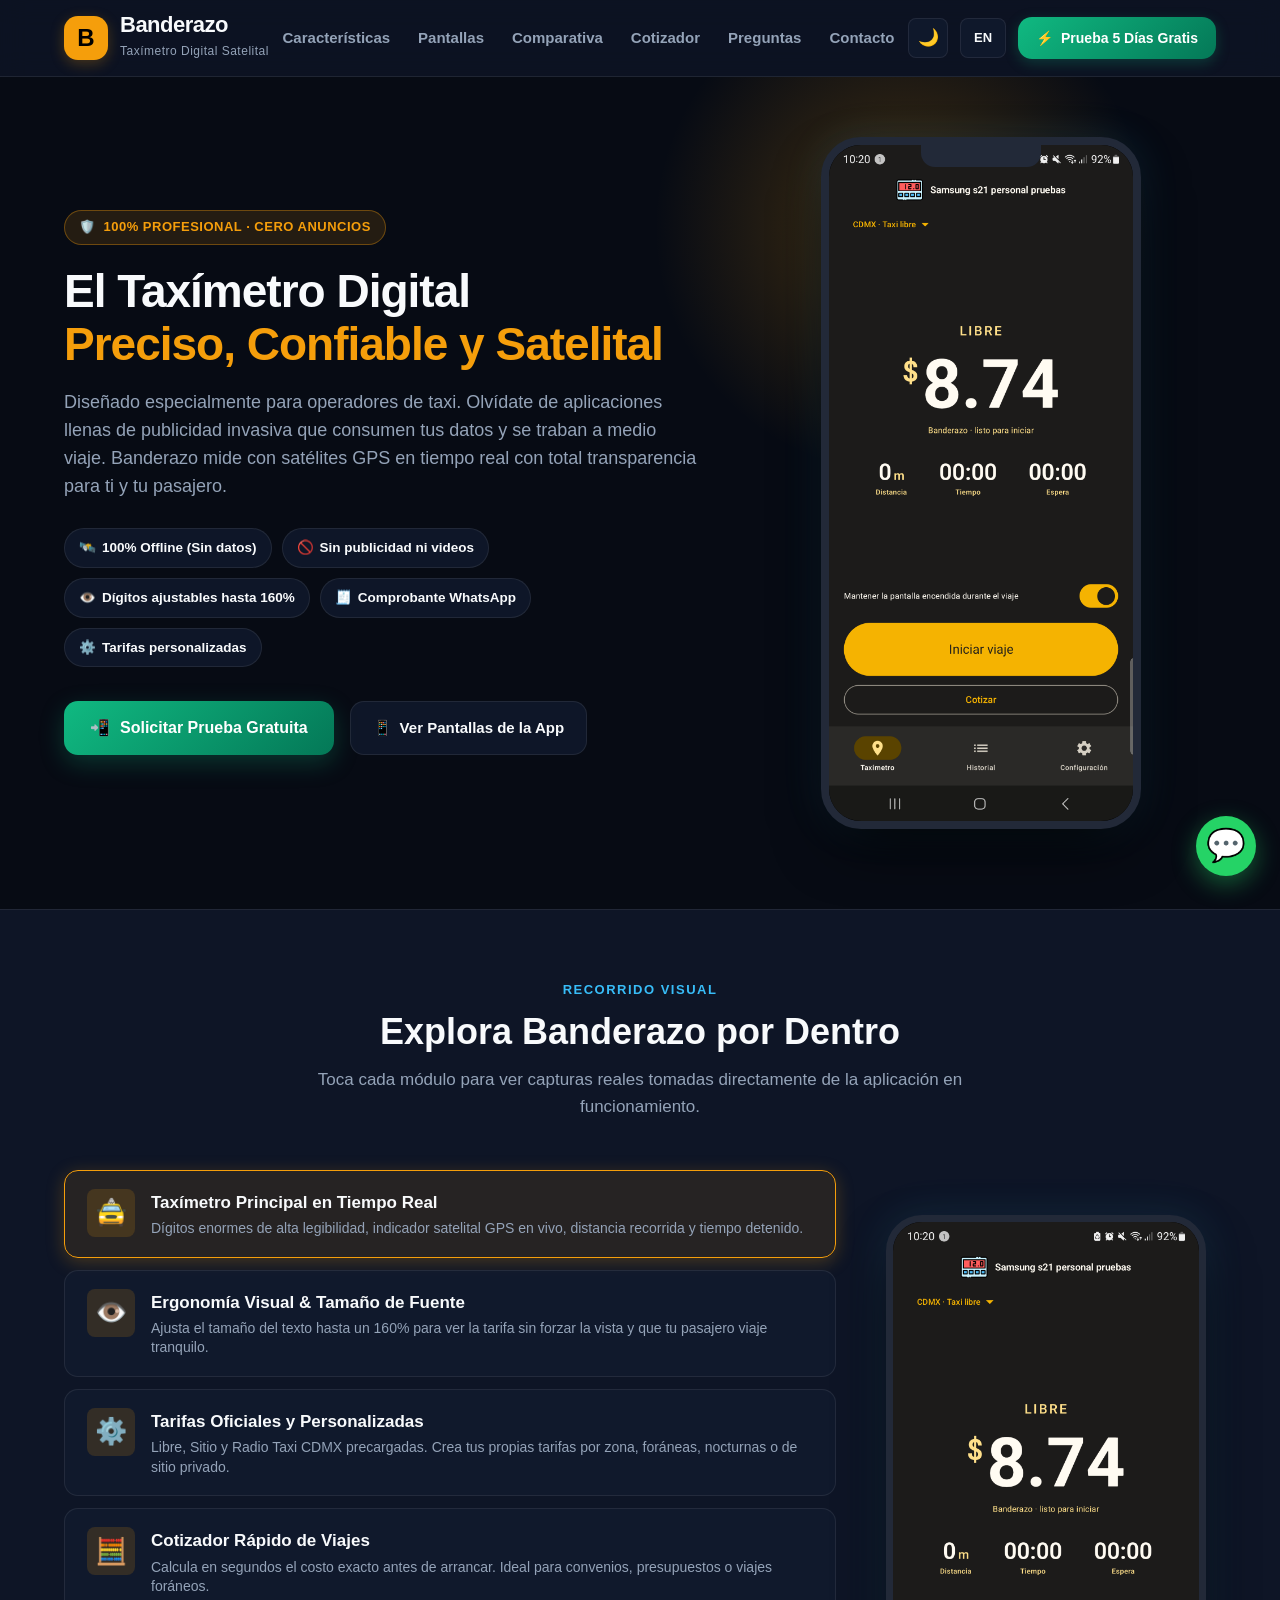
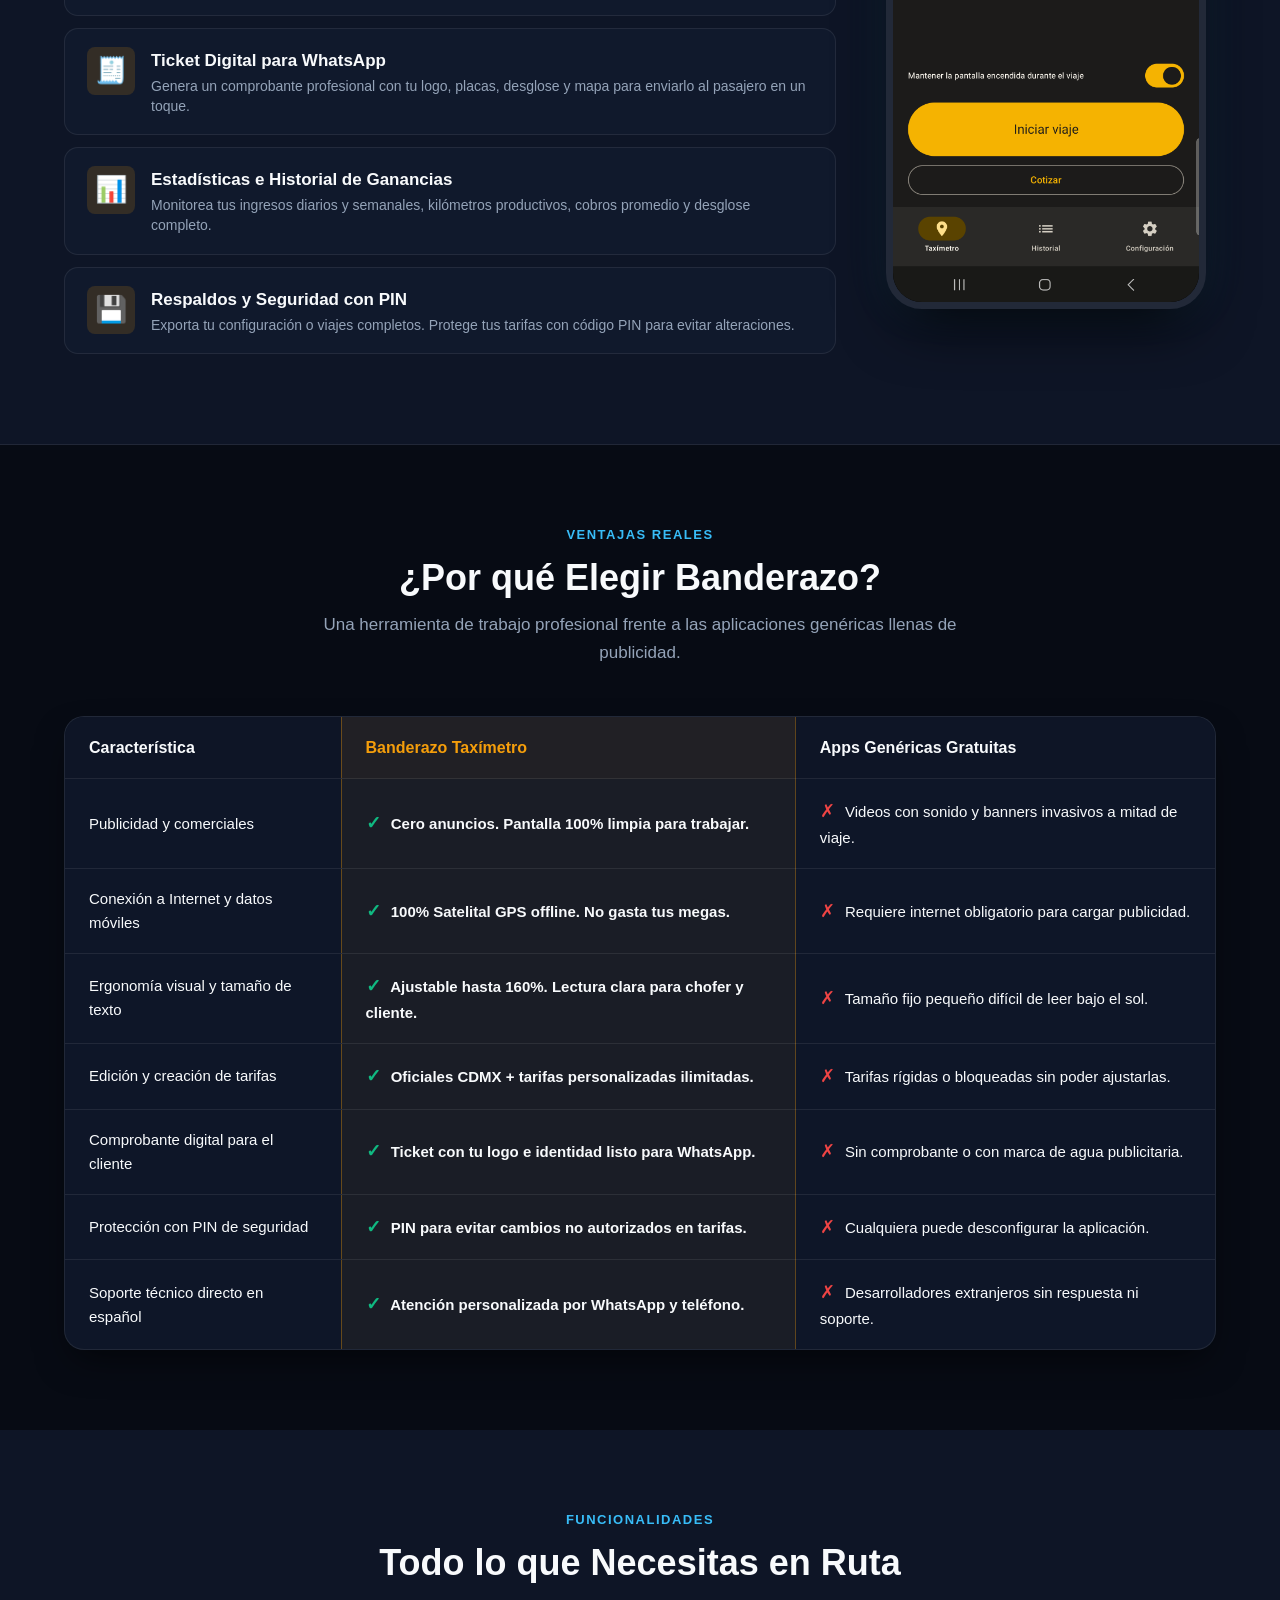
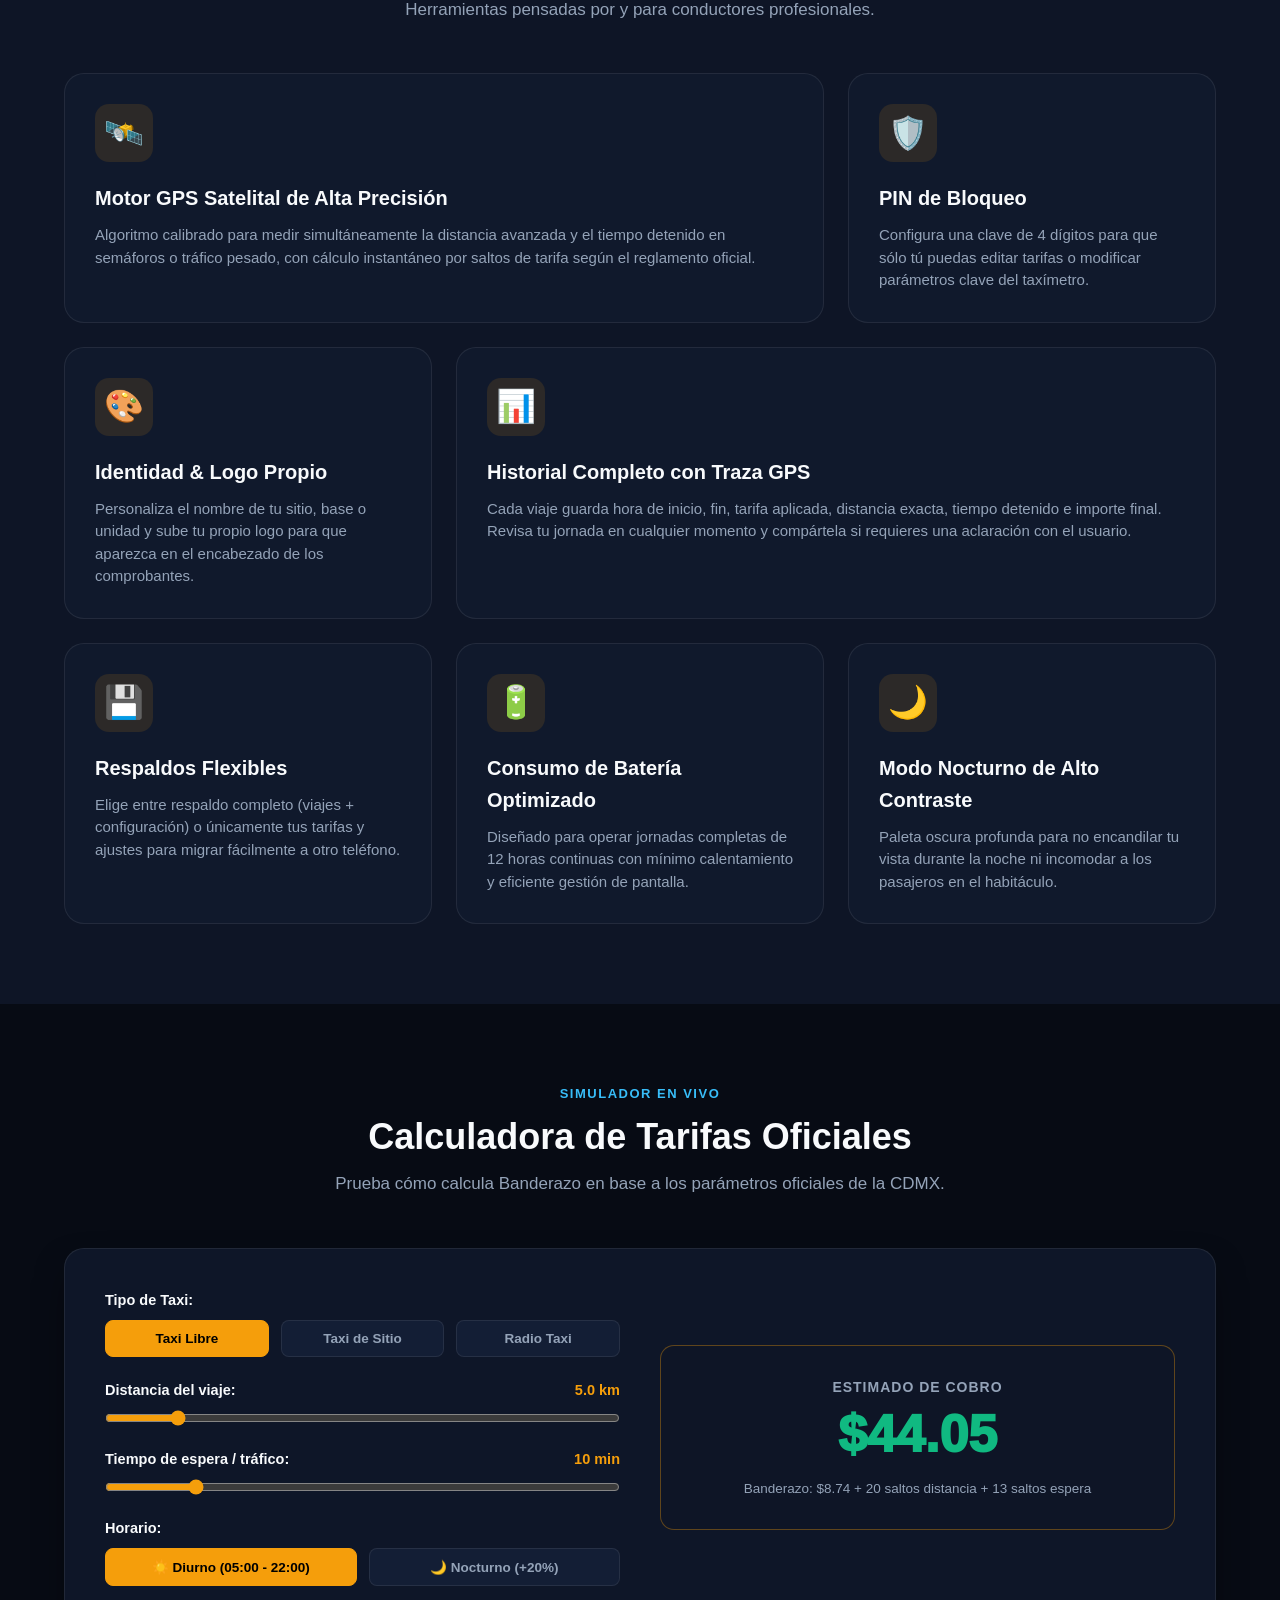
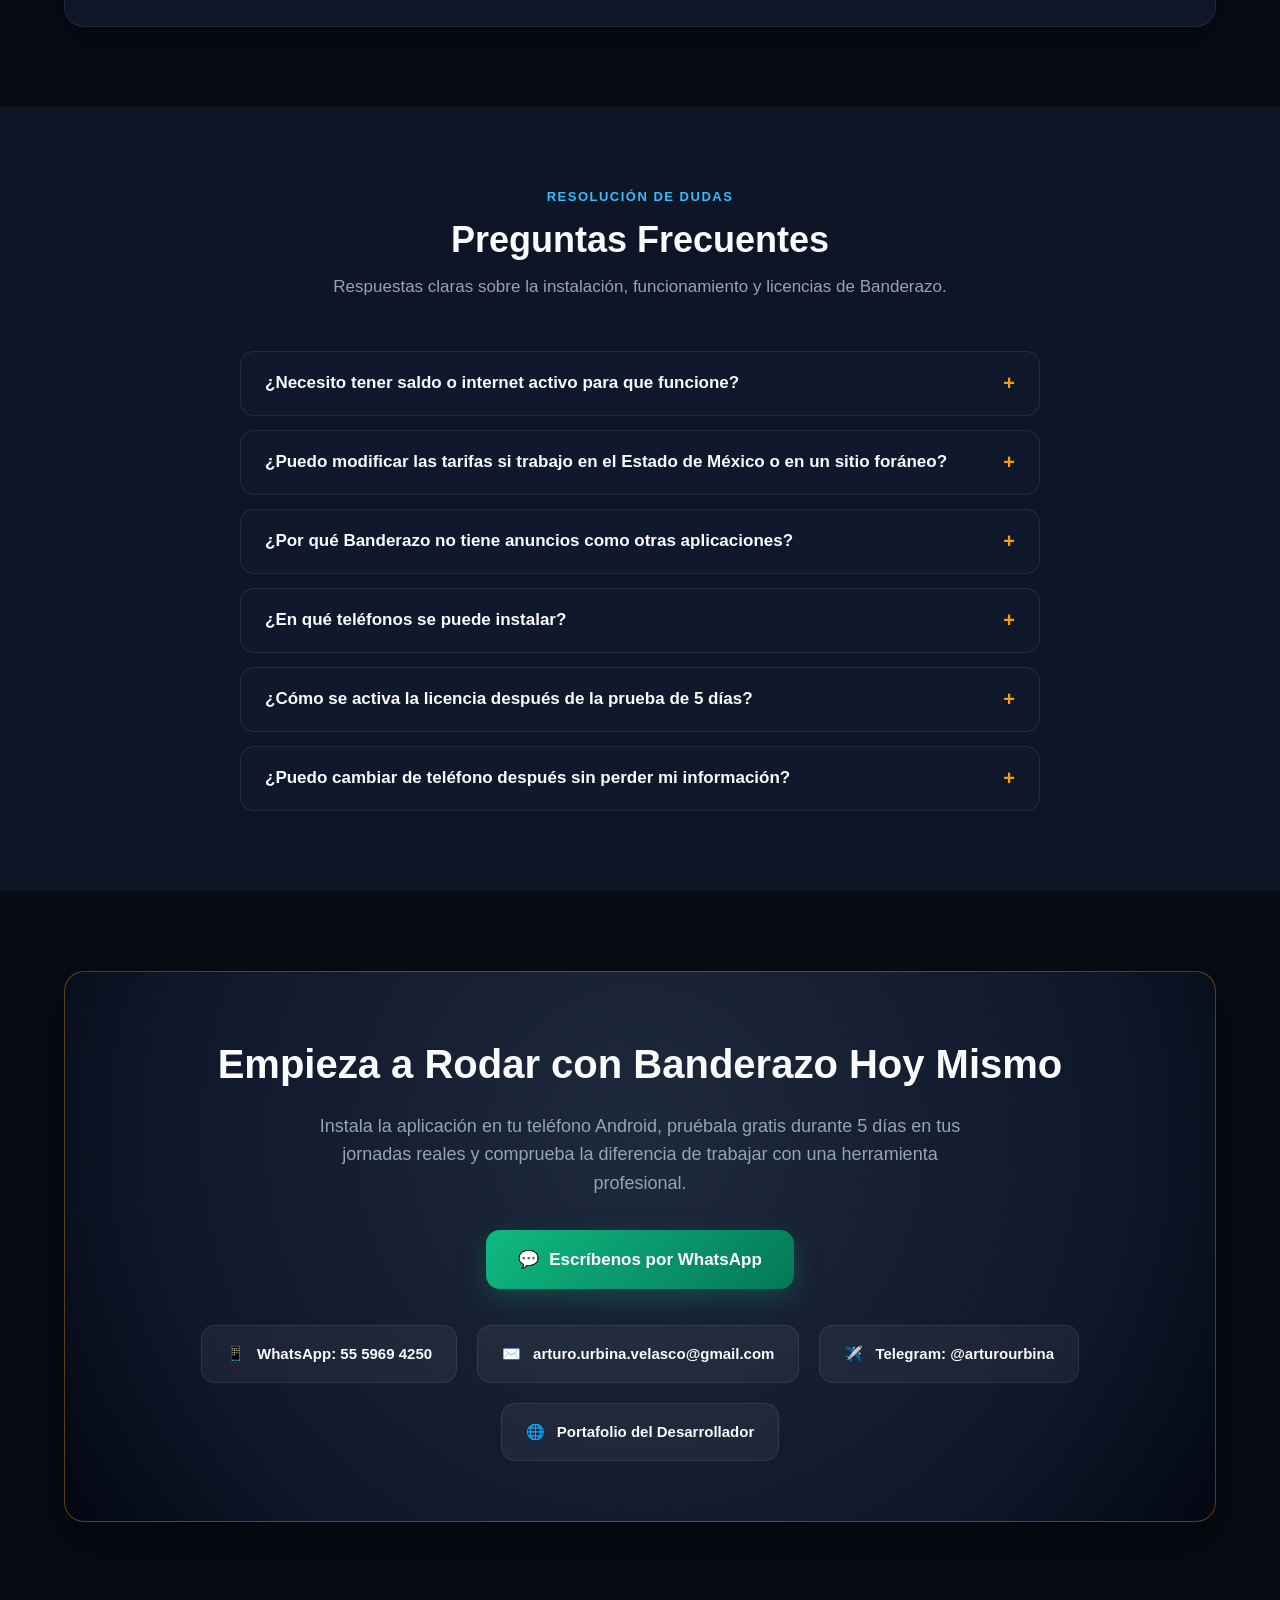
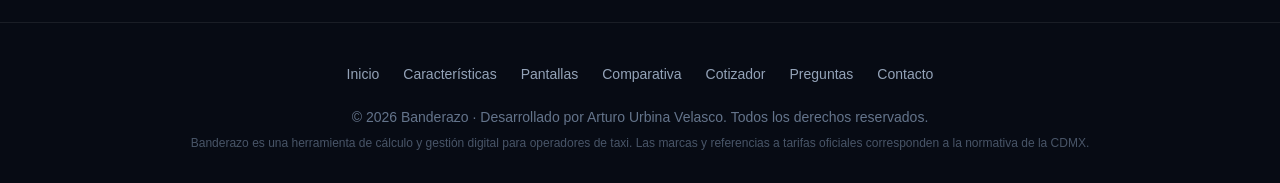
==== banderazo/index.html @ 4bee263b "feat(banderazo): publish dedicated landing page for Banderazo taximeter" ====
<!DOCTYPE html>
<html lang="es" data-theme="dark">
<head>
  <meta charset="UTF-8">
  <meta name="viewport" content="width=device-width, initial-scale=1.0">
  <title>Banderazo · Taxímetro Digital Satelital Profesional CDMX</title>
  <meta name="description" content="Taxímetro digital profesional para Android. Medición satelital GPS 100% offline, cero anuncios, tarifas personalizables, ergonomía visual con dígitos ajustables y comprobante WhatsApp.">
  <meta name="keywords" content="taxímetro digital, taxímetro cdmx, taximetro gps, taximetro android, tarifa taxi cdmx, taximetro profesional">
  <meta name="author" content="Arturo Urbina Velasco">
  <meta name="theme-color" content="#070B14">

  <!-- Open Graph / Meta Social -->
  <meta property="og:type" content="website">
  <meta property="og:title" content="Banderazo · Taxímetro Digital Satelital Profesional">
  <meta property="og:description" content="El taxímetro Android definitivo para taxistas profesionales. GPS offline, cero anuncios, tarifas personalizadas y comprobante por WhatsApp.">
  <meta property="og:image" content="img/01_taximetro_principal_libre.png">

  <!-- Estilos -->
  <link rel="stylesheet" href="css/styles.css">
</head>
<body>

  <!-- ========================================================================
       HEADER & NAVBAR
       ======================================================================== -->
  <header class="site-header">
    <div class="container">
      <nav class="navbar">
        <a href="#inicio" class="brand" aria-label="Banderazo Inicio">
          <div class="brand-badge">B</div>
          <div class="brand-text">
            <h1>Banderazo</h1>
            <span data-i18n="brand_subtitle">Taxímetro Digital Satelital</span>
          </div>
        </a>

        <ul class="nav-links">
          <li><a href="#caracteristicas" data-i18n="nav_features">Características</a></li>
          <li><a href="#pantallas" data-i18n="nav_screens">Pantallas</a></li>
          <li><a href="#comparativa" data-i18n="nav_comparison">Comparativa</a></li>
          <li><a href="#cotizador" data-i18n="nav_calculator">Cotizador</a></li>
          <li><a href="#faq" data-i18n="nav_faq">Preguntas</a></li>
          <li><a href="#contacto" data-i18n="nav_contact">Contacto</a></li>
        </ul>

        <div class="nav-actions">
          <button id="themeToggle" class="btn-icon" aria-label="Cambiar tema claro/oscuro" title="Tema">
            <span class="theme-icon">🌙</span>
          </button>
          <button id="langToggle" class="btn-icon lang-btn" aria-label="Cambiar idioma" title="Language">
            EN
          </button>
          <a href="https://wa.me/525559694250?text=Hola,%20quiero%20probar%20Banderazo%20Tax%C3%ADmetro%20Digital" target="_blank" rel="noopener noreferrer" class="btn-cta-nav">
            <span>⚡</span>
            <span data-i18n="nav_cta">Prueba 5 Días Gratis</span>
          </a>
        </div>
      </nav>
    </div>
  </header>

  <!-- ========================================================================
       HERO SECTION
       ======================================================================== -->
  <section class="hero-section" id="inicio">
    <div class="hero-glow"></div>
    <div class="container">
      <div class="hero-grid">
        <div class="hero-content">
          <div class="badge-pill">
            <span>🛡️</span>
            <span data-i18n="hero_badge">100% Profesional · Cero Anuncios</span>
          </div>
          <h1>
            <span data-i18n="hero_title_1">El Taxímetro Digital</span><br>
            <span class="highlight" data-i18n="hero_title_2">Preciso, Confiable y Satelital</span>
          </h1>
          <p class="hero-desc" data-i18n="hero_desc">
            Diseñado especialmente para operadores de taxi. Olvídate de aplicaciones llenas de publicidad invasiva que consumen tus datos y se traban a medio viaje. Banderazo mide con satélites GPS en tiempo real con total transparencia para ti y tu pasajero.
          </p>

          <div class="hero-chips">
            <div class="chip"><span>🛰️</span> <span data-i18n="chip_offline">100% Offline (Sin datos)</span></div>
            <div class="chip"><span>🚫</span> <span data-i18n="chip_no_ads">Sin publicidad ni videos</span></div>
            <div class="chip"><span>👁️</span> <span data-i18n="chip_font">Dígitos ajustables hasta 160%</span></div>
            <div class="chip"><span>🧾</span> <span data-i18n="chip_ticket">Comprobante WhatsApp</span></div>
            <div class="chip"><span>⚙️</span> <span data-i18n="chip_custom">Tarifas personalizadas</span></div>
          </div>

          <div class="hero-actions">
            <a href="https://wa.me/525559694250?text=Hola,%20deseo%20activar%20mi%20prueba%20gratuita%20de%20Banderazo%20Tax%C3%ADmetro" target="_blank" rel="noopener noreferrer" class="btn-primary">
              <span>📲</span>
              <span data-i18n="hero_cta_primary">Solicitar Prueba Gratuita</span>
            </a>
            <a href="#pantallas" class="btn-secondary">
              <span>📱</span>
              <span data-i18n="hero_cta_secondary">Ver Pantallas de la App</span>
            </a>
          </div>
        </div>

        <div class="hero-visual">
          <div class="phone-mockup-frame">
            <div class="phone-notch"></div>
            <img src="img/01_taximetro_principal_libre.png" alt="Pantalla Principal Banderazo Taxi Libre" id="heroPhoneImg" loading="eager">
          </div>
        </div>
      </div>
    </div>
  </section>

  <!-- ========================================================================
       SHOWCASE INTERACTIVO DE PANTALLAS
       ======================================================================== -->
  <section class="showcase-section" id="pantallas">
    <div class="container">
      <div class="section-head">
        <span class="section-tag" data-i18n="showcase_tag">Recorrido Visual</span>
        <h2 data-i18n="showcase_title">Explora Banderazo por Dentro</h2>
        <p data-i18n="showcase_desc">Toca cada módulo para ver capturas reales tomadas directamente de la aplicación en funcionamiento.</p>
      </div>

      <div class="showcase-layout">
        <div class="showcase-tabs">
          <!-- Tab 1 -->
          <div class="showcase-tab active" data-img="img/01_taximetro_principal_libre.png">
            <div class="tab-icon">🚖</div>
            <div class="tab-info">
              <h3 data-i18n="tab_1_title">Taxímetro Principal en Tiempo Real</h3>
              <p data-i18n="tab_1_desc">Dígitos enormes de alta legibilidad, indicador satelital GPS en vivo, distancia recorrida y tiempo detenido.</p>
            </div>
          </div>

          <!-- Tab 2 -->
          <div class="showcase-tab" data-img="img/07_apariencia_fuentes_ergonomia.png">
            <div class="tab-icon">👁️</div>
            <div class="tab-info">
              <h3 data-i18n="tab_2_title">Ergonomía Visual & Tamaño de Fuente</h3>
              <p data-i18n="tab_2_desc">Ajusta el tamaño del texto hasta un 160% para ver la tarifa sin forzar la vista y que tu pasajero viaje tranquilo.</p>
            </div>
          </div>

          <!-- Tab 3 -->
          <div class="showcase-tab" data-img="img/09_editor_tarifa_personalizada.png">
            <div class="tab-icon">⚙️</div>
            <div class="tab-info">
              <h3 data-i18n="tab_3_title">Tarifas Oficiales y Personalizadas</h3>
              <p data-i18n="tab_3_desc">Libre, Sitio y Radio Taxi CDMX precargadas. Crea tus propias tarifas por zona, foráneas, nocturnas o de sitio privado.</p>
            </div>
          </div>

          <!-- Tab 4 -->
          <div class="showcase-tab" data-img="img/02_cotizador_viajes.png">
            <div class="tab-icon">🧮</div>
            <div class="tab-info">
              <h3 data-i18n="tab_4_title">Cotizador Rápido de Viajes</h3>
              <p data-i18n="tab_4_desc">Calcula en segundos el costo exacto antes de arrancar. Ideal para convenios, presupuestos o viajes foráneos.</p>
            </div>
          </div>

          <!-- Tab 5 -->
          <div class="showcase-tab" data-img="img/05_comprobante_digital_viaje.png">
            <div class="tab-icon">🧾</div>
            <div class="tab-info">
              <h3 data-i18n="tab_5_title">Ticket Digital para WhatsApp</h3>
              <p data-i18n="tab_5_desc">Genera un comprobante profesional con tu logo, placas, desglose y mapa para enviarlo al pasajero en un toque.</p>
            </div>
          </div>

          <!-- Tab 6 -->
          <div class="showcase-tab" data-img="img/04_estadisticas_ganancias.png">
            <div class="tab-icon">📊</div>
            <div class="tab-info">
              <h3 data-i18n="tab_6_title">Estadísticas e Historial de Ganancias</h3>
              <p data-i18n="tab_6_desc">Monitorea tus ingresos diarios y semanales, kilómetros productivos, cobros promedio y desglose completo.</p>
            </div>
          </div>

          <!-- Tab 7 -->
          <div class="showcase-tab" data-img="img/10_respaldo_completo_vs_config.png">
            <div class="tab-icon">💾</div>
            <div class="tab-info">
              <h3 data-i18n="tab_7_title">Respaldos y Seguridad con PIN</h3>
              <p data-i18n="tab_7_desc">Exporta tu configuración o viajes completos. Protege tus tarifas con código PIN para evitar alteraciones.</p>
            </div>
          </div>
        </div>

        <div class="showcase-preview">
          <div class="showcase-phone">
            <img src="img/01_taximetro_principal_libre.png" id="showcaseImg" alt="Captura de Banderazo">
          </div>
        </div>
      </div>
    </div>
  </section>

  <!-- ========================================================================
       COMPARATIVA DE VALOR
       ======================================================================== -->
  <section class="comparison-section" id="comparativa">
    <div class="container">
      <div class="section-head">
        <span class="section-tag" data-i18n="comp_tag">Ventajas Reales</span>
        <h2 data-i18n="comp_title">¿Por qué Elegir Banderazo?</h2>
        <p data-i18n="comp_desc">Una herramienta de trabajo profesional frente a las aplicaciones genéricas llenas de publicidad.</p>
      </div>

      <div class="comparison-table-wrapper">
        <table class="comparison-table">
          <thead>
            <tr>
              <th data-i18n="th_feature">Característica</th>
              <th class="col-highlight" data-i18n="th_banderazo">Banderazo Taxímetro</th>
              <th data-i18n="th_others">Apps Genéricas Gratuitas</th>
            </tr>
          </thead>
          <tbody>
            <tr>
              <td data-i18n="row_1_name"><strong>Publicidad y comerciales</strong></td>
              <td class="col-highlight"><span class="check-badge">✓</span> <span data-i18n="row_1_banderazo">Cero anuncios. Pantalla 100% limpia para trabajar.</span></td>
              <td><span class="cross-badge">✗</span> <span data-i18n="row_1_others">Videos con sonido y banners invasivos a mitad de viaje.</span></td>
            </tr>
            <tr>
              <td data-i18n="row_2_name"><strong>Conexión a Internet y datos móviles</strong></td>
              <td class="col-highlight"><span class="check-badge">✓</span> <span data-i18n="row_2_banderazo">100% Satelital GPS offline. No gasta tus megas.</span></td>
              <td><span class="cross-badge">✗</span> <span data-i18n="row_2_others">Requiere internet obligatorio para cargar publicidad.</span></td>
            </tr>
            <tr>
              <td data-i18n="row_3_name"><strong>Ergonomía visual y tamaño de texto</strong></td>
              <td class="col-highlight"><span class="check-badge">✓</span> <span data-i18n="row_3_banderazo">Ajustable hasta 160%. Lectura clara para chofer y cliente.</span></td>
              <td><span class="cross-badge">✗</span> <span data-i18n="row_3_others">Tamaño fijo pequeño difícil de leer bajo el sol.</span></td>
            </tr>
            <tr>
              <td data-i18n="row_4_name"><strong>Edición y creación de tarifas</strong></td>
              <td class="col-highlight"><span class="check-badge">✓</span> <span data-i18n="row_4_banderazo">Oficiales CDMX + tarifas personalizadas ilimitadas.</span></td>
              <td><span class="cross-badge">✗</span> <span data-i18n="row_4_others">Tarifas rígidas o bloqueadas sin poder ajustarlas.</span></td>
            </tr>
            <tr>
              <td data-i18n="row_5_name"><strong>Comprobante digital para el cliente</strong></td>
              <td class="col-highlight"><span class="check-badge">✓</span> <span data-i18n="row_5_banderazo">Ticket con tu logo e identidad listo para WhatsApp.</span></td>
              <td><span class="cross-badge">✗</span> <span data-i18n="row_5_others">Sin comprobante o con marca de agua publicitaria.</span></td>
            </tr>
            <tr>
              <td data-i18n="row_6_name"><strong>Protección con PIN de seguridad</strong></td>
              <td class="col-highlight"><span class="check-badge">✓</span> <span data-i18n="row_6_banderazo">PIN para evitar cambios no autorizados en tarifas.</span></td>
              <td><span class="cross-badge">✗</span> <span data-i18n="row_6_others">Cualquiera puede desconfigurar la aplicación.</span></td>
            </tr>
            <tr>
              <td data-i18n="row_7_name"><strong>Soporte técnico directo en español</strong></td>
              <td class="col-highlight"><span class="check-badge">✓</span> <span data-i18n="row_7_banderazo">Atención personalizada por WhatsApp y teléfono.</span></td>
              <td><span class="cross-badge">✗</span> <span data-i18n="row_7_others">Desarrolladores extranjeros sin respuesta ni soporte.</span></td>
            </tr>
          </tbody>
        </table>
      </div>
    </div>
  </section>

  <!-- ========================================================================
       BENTO GRID DE CARACTERÍSTICAS
       ======================================================================== -->
  <section class="features-section" id="caracteristicas">
    <div class="container">
      <div class="section-head">
        <span class="section-tag" data-i18n="bento_tag">Funcionalidades</span>
        <h2 data-i18n="bento_title">Todo lo que Necesitas en Ruta</h2>
        <p data-i18n="bento_desc">Herramientas pensadas por y para conductores profesionales.</p>
      </div>

      <div class="bento-grid">
        <div class="bento-card wide">
          <div>
            <div class="bento-icon">🛰️</div>
            <h3 data-i18n="card_1_title">Motor GPS Satelital de Alta Precisión</h3>
            <p data-i18n="card_1_desc">Algoritmo calibrado para medir simultáneamente la distancia avanzada y el tiempo detenido en semáforos o tráfico pesado, con cálculo instantáneo por saltos de tarifa según el reglamento oficial.</p>
          </div>
        </div>

        <div class="bento-card">
          <div>
            <div class="bento-icon">🛡️</div>
            <h3 data-i18n="card_2_title">PIN de Bloqueo</h3>
            <p data-i18n="card_2_desc">Configura una clave de 4 dígitos para que sólo tú puedas editar tarifas o modificar parámetros clave del taxímetro.</p>
          </div>
        </div>

        <div class="bento-card">
          <div>
            <div class="bento-icon">🎨</div>
            <h3 data-i18n="card_3_title">Identidad & Logo Propio</h3>
            <p data-i18n="card_3_desc">Personaliza el nombre de tu sitio, base o unidad y sube tu propio logo para que aparezca en el encabezado de los comprobantes.</p>
          </div>
        </div>

        <div class="bento-card wide">
          <div>
            <div class="bento-icon">📊</div>
            <h3 data-i18n="card_4_title">Historial Completo con Traza GPS</h3>
            <p data-i18n="card_4_desc">Cada viaje guarda hora de inicio, fin, tarifa aplicada, distancia exacta, tiempo detenido e importe final. Revisa tu jornada en cualquier momento y compártela si requieres una aclaración con el usuario.</p>
          </div>
        </div>

        <div class="bento-card">
          <div>
            <div class="bento-icon">💾</div>
            <h3 data-i18n="card_5_title">Respaldos Flexibles</h3>
            <p data-i18n="card_5_desc">Elige entre respaldo completo (viajes + configuración) o únicamente tus tarifas y ajustes para migrar fácilmente a otro teléfono.</p>
          </div>
        </div>

        <div class="bento-card">
          <div>
            <div class="bento-icon">🔋</div>
            <h3 data-i18n="card_6_title">Consumo de Batería Optimizado</h3>
            <p data-i18n="card_6_desc">Diseñado para operar jornadas completas de 12 horas continuas con mínimo calentamiento y eficiente gestión de pantalla.</p>
          </div>
        </div>

        <div class="bento-card">
          <div>
            <div class="bento-icon">🌙</div>
            <h3 data-i18n="card_7_title">Modo Nocturno de Alto Contraste</h3>
            <p data-i18n="card_7_desc">Paleta oscura profunda para no encandilar tu vista durante la noche ni incomodar a los pasajeros en el habitáculo.</p>
          </div>
        </div>
      </div>
    </div>
  </section>

  <!-- ========================================================================
       COTIZADOR INTERACTIVO
       ======================================================================== -->
  <section class="cotizador-section" id="cotizador">
    <div class="container">
      <div class="section-head">
        <span class="section-tag" data-i18n="calc_tag">Simulador en Vivo</span>
        <h2 data-i18n="calc_title">Calculadora de Tarifas Oficiales</h2>
        <p data-i18n="calc_desc">Prueba cómo calcula Banderazo en base a los parámetros oficiales de la CDMX.</p>
      </div>

      <div class="cotizador-box">
        <div class="cotizador-inputs">
          <div class="control-group">
            <label class="control-label">
              <span data-i18n="calc_type">Tipo de Taxi:</span>
            </label>
            <div class="toggle-group" id="tariffTypeGroup">
              <button type="button" class="toggle-btn active" data-type="libre" data-i18n="calc_libre">Taxi Libre</button>
              <button type="button" class="toggle-btn" data-type="sitio" data-i18n="calc_sitio">Taxi de Sitio</button>
              <button type="button" class="toggle-btn" data-type="radio" data-i18n="calc_radio">Radio Taxi</button>
            </div>
          </div>

          <div class="control-group">
            <div class="control-label">
              <span data-i18n="calc_distance">Distancia del viaje:</span>
              <span class="val" id="kmValue">5.0 km</span>
            </div>
            <input type="range" min="0.5" max="35" step="0.5" value="5.0" class="slider-input" id="kmSlider">
          </div>

          <div class="control-group">
            <div class="control-label">
              <span data-i18n="calc_time">Tiempo de espera / tráfico:</span>
              <span class="val" id="timeValue">10 min</span>
            </div>
            <input type="range" min="0" max="60" step="1" value="10" class="slider-input" id="timeSlider">
          </div>

          <div class="control-group">
            <label class="control-label">
              <span data-i18n="calc_schedule">Horario:</span>
            </label>
            <div class="toggle-group" id="scheduleGroup">
              <button type="button" class="toggle-btn active" data-schedule="diurno" data-i18n="calc_day">☀️ Diurno (05:00 - 22:00)</button>
              <button type="button" class="toggle-btn" data-schedule="nocturno" data-i18n="calc_night">🌙 Nocturno (+20%)</button>
            </div>
          </div>
        </div>

        <div class="cotizador-result">
          <span class="result-tag" data-i18n="calc_estimated">Estimado de Cobro</span>
          <div class="result-price" id="calcPrice">$46.80</div>
          <div class="result-breakdown" id="calcBreakdown">
            Banderazo: $8.74 + 20 brincos de distancia + 13 brincos de tiempo
          </div>
        </div>
      </div>
    </div>
  </section>

  <!-- ========================================================================
       PREGUNTAS FRECUENTES (FAQ)
       ======================================================================== -->
  <section class="faq-section" id="faq">
    <div class="container">
      <div class="section-head">
        <span class="section-tag" data-i18n="faq_tag">Resolución de Dudas</span>
        <h2 data-i18n="faq_title">Preguntas Frecuentes</h2>
        <p data-i18n="faq_desc">Respuestas claras sobre la instalación, funcionamiento y licencias de Banderazo.</p>
      </div>

      <div class="faq-list">
        <div class="faq-item">
          <button class="faq-question">
            <span data-i18n="faq_q1">¿Necesito tener saldo o internet activo para que funcione?</span>
            <span class="faq-icon">+</span>
          </button>
          <div class="faq-answer">
            <p data-i18n="faq_a1">No. Banderazo funciona al 100% de manera satelital a través del chip GPS de tu teléfono Android. Puedes usarlo en modo avión o sin chip SIM y medirá la distancia y tiempo con exactitud total.</p>
          </div>
        </div>

        <div class="faq-item">
          <button class="faq-question">
            <span data-i18n="faq_q2">¿Puedo modificar las tarifas si trabajo en el Estado de México o en un sitio foráneo?</span>
            <span class="faq-icon">+</span>
          </button>
          <div class="faq-answer">
            <p data-i18n="faq_a2">Sí. Además de incluir las tarifas oficiales de la CDMX (Libre, Sitio y Radio Taxi), Banderazo cuenta con un editor completo donde puedes crear tus propias tarifas: fijar el banderazo que desees, el costo por brinco, los metros por salto y los segundos de espera.</p>
          </div>
        </div>

        <div class="faq-item">
          <button class="faq-question">
            <span data-i18n="faq_q3">¿Por qué Banderazo no tiene anuncios como otras aplicaciones?</span>
            <span class="faq-icon">+</span>
          </button>
          <div class="faq-answer">
            <p data-i18n="faq_a3">Porque es una herramienta de trabajo profesional. En ruta no puedes arriesgarte a que un video comercial con sonido tape la pantalla o distraiga tu conducción cuando un pasajero va a bordo.</p>
          </div>
        </div>

        <div class="faq-item">
          <button class="faq-question">
            <span data-i18n="faq_q4">¿En qué teléfonos se puede instalar?</span>
            <span class="faq-icon">+</span>
          </button>
          <div class="faq-answer">
            <p data-i18n="faq_a4">En cualquier smartphone o tableta con sistema operativo Android 8.0 en adelante que cuente con sensor GPS integrado.</p>
          </div>
        </div>

        <div class="faq-item">
          <button class="faq-question">
            <span data-i18n="faq_q5">¿Cómo se activa la licencia después de la prueba de 5 días?</span>
            <span class="faq-icon">+</span>
          </button>
          <div class="faq-answer">
            <p data-i18n="faq_a5">Muy fácil. Nos mandas un mensaje por WhatsApp con el código de tu teléfono y realizas una transferencia bancaria rápida. Te enviamos tu código de activación al instante sin trámites complicados.</p>
          </div>
        </div>

        <div class="faq-item">
          <button class="faq-question">
            <span data-i18n="faq_q6">¿Puedo cambiar de teléfono después sin perder mi información?</span>
            <span class="faq-icon">+</span>
          </button>
          <div class="faq-answer">
            <p data-i18n="faq_a6">Por supuesto. Banderazo incluye una función de respaldo que guarda tus tarifas e historial en un archivo para que puedas restaurarlo en tu nuevo dispositivo sin empezar de cero.</p>
          </div>
        </div>
      </div>
    </div>
  </section>

  <!-- ========================================================================
       CTA FINAL Y CONTACTO
       ======================================================================== -->
  <section class="cta-section" id="contacto">
    <div class="container">
      <div class="cta-banner">
        <h2 data-i18n="cta_title">Empieza a Rodar con Banderazo Hoy Mismo</h2>
        <p data-i18n="cta_desc">Instala la aplicación en tu teléfono Android, pruébala gratis durante 5 días en tus jornadas reales y comprueba la diferencia de trabajar con una herramienta profesional.</p>
        
        <a href="https://wa.me/525559694250?text=Hola,%20quiero%20descargar%20Banderazo%20para%20probarlo" target="_blank" rel="noopener noreferrer" class="btn-primary" style="font-size: 17px; padding: 16px 32px;">
          <span>💬</span>
          <span data-i18n="cta_btn">Escríbenos por WhatsApp</span>
        </a>

        <div class="contact-cards">
          <a href="https://wa.me/525559694250" target="_blank" rel="noopener noreferrer" class="contact-card">
            <span>📱</span>
            <span>WhatsApp: 55 5969 4250</span>
          </a>
          <a href="mailto:arturo.urbina.velasco@gmail.com" class="contact-card">
            <span>✉️</span>
            <span>arturo.urbina.velasco@gmail.com</span>
          </a>
          <a href="https://t.me/arturourbina" target="_blank" rel="noopener noreferrer" class="contact-card">
            <span>✈️</span>
            <span>Telegram: @arturourbina</span>
          </a>
          <a href="https://arturourbinavelasco.github.io/" target="_blank" rel="noopener noreferrer" class="contact-card">
            <span>🌐</span>
            <span data-i18n="contact_portfolio">Portafolio del Desarrollador</span>
          </a>
        </div>
      </div>
    </div>
  </section>

  <!-- ========================================================================
       FOOTER
       ======================================================================== -->
  <footer class="site-footer">
    <div class="container">
      <div class="footer-links">
        <a href="#inicio" data-i18n="nav_home">Inicio</a>
        <a href="#caracteristicas" data-i18n="nav_features">Características</a>
        <a href="#pantallas" data-i18n="nav_screens">Pantallas</a>
        <a href="#comparativa" data-i18n="nav_comparison">Comparativa</a>
        <a href="#cotizador" data-i18n="nav_calculator">Cotizador</a>
        <a href="#faq" data-i18n="nav_faq">Preguntas</a>
        <a href="#contacto" data-i18n="nav_contact">Contacto</a>
      </div>
      <p data-i18n="footer_rights">© 2026 Banderazo · Desarrollado por Arturo Urbina Velasco. Todos los derechos reservados.</p>
      <p style="margin-top: 6px; font-size: 12px; opacity: 0.7;" data-i18n="footer_legal">Banderazo es una herramienta de cálculo y gestión digital para operadores de taxi. Las marcas y referencias a tarifas oficiales corresponden a la normativa de la CDMX.</p>
    </div>
  </footer>

  <!-- Botón Flotante de WhatsApp -->
  <a href="https://wa.me/525559694250?text=Hola,%20me%20interesa%20informaci%C3%B3n%20sobre%20Banderazo%20Tax%C3%ADmetro" target="_blank" rel="noopener noreferrer" class="floating-whatsapp" aria-label="Contacto por WhatsApp" title="Chatea por WhatsApp">
    💬
  </a>

  <!-- JavaScript -->
  <script src="js/app.js"></script>
</body>
</html>
---- banderazo/css/styles.css ----
/* ==========================================================================
   BANDERAZO · TAXÍMETRO DIGITAL SATELITAL
   Hoja de estilos moderna, responsiva y accesible con soporte Dark/Light
   ========================================================================== */

:root {
  /* Paleta Base - Modo Oscuro (Por defecto) */
  --bg-main: #070B14;
  --bg-surface: #0E1526;
  --bg-card: rgba(18, 27, 47, 0.75);
  --bg-card-hover: rgba(28, 41, 71, 0.85);
  --bg-glass: rgba(14, 21, 38, 0.8);
  --bg-input: #131E35;

  --text-main: #F8FAFC;
  --text-muted: #94A3B8;
  --text-dim: #64748B;

  --accent-amber: #F59E0B;
  --accent-amber-glow: rgba(245, 158, 11, 0.25);
  --accent-green: #10B981;
  --accent-green-glow: rgba(16, 185, 129, 0.25);
  --accent-blue: #38BDF8;
  --accent-blue-glow: rgba(56, 189, 248, 0.2);

  --border-subtle: rgba(255, 255, 255, 0.08);
  --border-accent: rgba(245, 158, 11, 0.35);

  --shadow-card: 0 16px 36px -10px rgba(0, 0, 0, 0.6);
  --shadow-phone: 0 25px 60px -15px rgba(0, 0, 0, 0.9), 0 0 40px rgba(56, 189, 248, 0.12);

  --radius-sm: 8px;
  --radius-md: 14px;
  --radius-lg: 20px;
  --radius-full: 9999px;

  --transition-fast: 0.18s ease;
  --transition-normal: 0.3s ease;
}

/* Modo Claro */
[data-theme="light"] {
  --bg-main: #F8FAFC;
  --bg-surface: #FFFFFF;
  --bg-card: rgba(255, 255, 255, 0.85);
  --bg-card-hover: rgba(241, 245, 249, 0.95);
  --bg-glass: rgba(255, 255, 255, 0.85);
  --bg-input: #F1F5F9;

  --text-main: #0F172A;
  --text-muted: #475569;
  --text-dim: #94A3B8;

  --accent-amber: #D97706;
  --accent-amber-glow: rgba(217, 119, 6, 0.2);
  --accent-green: #059669;
  --accent-green-glow: rgba(5, 150, 105, 0.2);
  --accent-blue: #0284C7;
  --accent-blue-glow: rgba(2, 132, 199, 0.15);

  --border-subtle: rgba(0, 0, 0, 0.08);
  --border-accent: rgba(217, 119, 6, 0.4);

  --shadow-card: 0 14px 30px -8px rgba(0, 0, 0, 0.08);
  --shadow-phone: 0 25px 50px -15px rgba(15, 23, 42, 0.2), 0 0 35px rgba(2, 132, 199, 0.15);
}

/* Reseteo y Base */
* {
  margin: 0;
  padding: 0;
  box-sizing: border-box;
  font-family: -apple-system, BlinkMacSystemFont, "Segoe UI", Roboto, "Helvetica Neue", Arial, sans-serif;
  -webkit-font-smoothing: antialiased;
}

html {
  scroll-behavior: smooth;
  scroll-padding-top: 85px;
}

body {
  background-color: var(--bg-main);
  color: var(--text-main);
  line-height: 1.6;
  overflow-x: hidden;
  transition: background-color var(--transition-normal), color var(--transition-normal);
}

/* Contenedor Global */
.container {
  width: 100%;
  max-width: 1200px;
  margin: 0 auto;
  padding: 0 24px;
}

/* ==========================================================================
   NAVBAR & HEADER
   ========================================================================== */
.site-header {
  position: sticky;
  top: 0;
  z-index: 1000;
  background-color: var(--bg-glass);
  backdrop-filter: blur(14px);
  -webkit-backdrop-filter: blur(14px);
  border-bottom: 1px solid var(--border-subtle);
  transition: background-color var(--transition-normal);
}

.navbar {
  display: flex;
  align-items: center;
  justify-content: space-between;
  height: 76px;
}

.brand {
  display: flex;
  align-items: center;
  gap: 12px;
  text-decoration: none;
  color: var(--text-main);
}

.brand-badge {
  background: var(--accent-amber);
  color: #000;
  width: 44px;
  height: 44px;
  border-radius: var(--radius-md);
  display: flex;
  align-items: center;
  justify-content: center;
  font-size: 24px;
  font-weight: 900;
  box-shadow: 0 4px 14px var(--accent-amber-glow);
}

.brand-text h1 {
  font-size: 22px;
  font-weight: 900;
  letter-spacing: -0.5px;
  line-height: 1.1;
}

.brand-text span {
  font-size: 12px;
  color: var(--text-muted);
  font-weight: 500;
  letter-spacing: 0.5px;
}

.nav-links {
  display: flex;
  align-items: center;
  gap: 28px;
  list-style: none;
}

.nav-links a {
  text-decoration: none;
  color: var(--text-muted);
  font-size: 15px;
  font-weight: 600;
  transition: color var(--transition-fast);
}

.nav-links a:hover {
  color: var(--accent-amber);
}

.nav-actions {
  display: flex;
  align-items: center;
  gap: 12px;
}

.btn-icon {
  background: var(--bg-card);
  border: 1px solid var(--border-subtle);
  color: var(--text-main);
  width: 40px;
  height: 40px;
  border-radius: var(--radius-sm);
  display: flex;
  align-items: center;
  justify-content: center;
  cursor: pointer;
  font-size: 17px;
  transition: all var(--transition-fast);
}

.btn-icon:hover {
  background: var(--bg-card-hover);
  border-color: var(--accent-amber);
  transform: translateY(-1px);
}

.lang-btn {
  font-weight: 700;
  font-size: 13px;
  width: 46px;
}

.btn-cta-nav {
  display: flex;
  align-items: center;
  gap: 8px;
  background: linear-gradient(135deg, var(--accent-green) 0%, #047857 100%);
  color: #FFFFFF;
  text-decoration: none;
  font-size: 14px;
  font-weight: 750;
  padding: 10px 18px;
  border-radius: var(--radius-md);
  box-shadow: 0 4px 14px var(--accent-green-glow);
  transition: all var(--transition-fast);
}

.btn-cta-nav:hover {
  transform: translateY(-2px);
  box-shadow: 0 8px 20px var(--accent-green-glow);
}

.menu-toggle {
  display: none;
}

/* ==========================================================================
   HERO SECTION
   ========================================================================== */
.hero-section {
  padding: 60px 0 80px;
  position: relative;
  overflow: hidden;
}

.hero-glow {
  position: absolute;
  top: -100px;
  right: 10%;
  width: 500px;
  height: 500px;
  background: radial-gradient(circle, var(--accent-amber-glow) 0%, transparent 70%);
  pointer-events: none;
  z-index: 0;
}

.hero-grid {
  display: grid;
  grid-template-columns: 1.15fr 0.85fr;
  align-items: center;
  gap: 48px;
  position: relative;
  z-index: 1;
}

.badge-pill {
  display: inline-flex;
  align-items: center;
  gap: 8px;
  background: rgba(245, 158, 11, 0.12);
  color: var(--accent-amber);
  border: 1px solid var(--border-accent);
  padding: 6px 14px;
  border-radius: var(--radius-full);
  font-size: 13px;
  font-weight: 750;
  letter-spacing: 0.5px;
  text-transform: uppercase;
  margin-bottom: 20px;
}

.hero-content h1 {
  font-size: 46px;
  font-weight: 900;
  line-height: 1.15;
  letter-spacing: -1px;
  margin-bottom: 18px;
}

.hero-content h1 .highlight {
  color: var(--accent-amber);
}

.hero-desc {
  font-size: 18px;
  color: var(--text-muted);
  line-height: 1.55;
  margin-bottom: 28px;
}

.hero-chips {
  display: flex;
  flex-wrap: wrap;
  gap: 10px;
  margin-bottom: 34px;
}

.chip {
  background: var(--bg-card);
  border: 1px solid var(--border-subtle);
  color: var(--text-main);
  padding: 8px 14px;
  border-radius: var(--radius-full);
  font-size: 13.5px;
  font-weight: 600;
  display: flex;
  align-items: center;
  gap: 6px;
}

.hero-actions {
  display: flex;
  align-items: center;
  gap: 16px;
  flex-wrap: wrap;
}

.btn-primary {
  display: inline-flex;
  align-items: center;
  gap: 10px;
  background: linear-gradient(135deg, var(--accent-green) 0%, #047857 100%);
  color: #FFFFFF;
  text-decoration: none;
  font-size: 16px;
  font-weight: 800;
  padding: 14px 26px;
  border-radius: var(--radius-md);
  box-shadow: 0 8px 24px var(--accent-green-glow);
  transition: all var(--transition-fast);
}

.btn-primary:hover {
  transform: translateY(-2px);
  box-shadow: 0 12px 30px var(--accent-green-glow);
}

.btn-secondary {
  display: inline-flex;
  align-items: center;
  gap: 8px;
  background: var(--bg-card);
  color: var(--text-main);
  border: 1px solid var(--border-subtle);
  text-decoration: none;
  font-size: 15px;
  font-weight: 700;
  padding: 14px 22px;
  border-radius: var(--radius-md);
  transition: all var(--transition-fast);
}

.btn-secondary:hover {
  background: var(--bg-card-hover);
  border-color: var(--accent-amber);
}

/* Phone Mockup Frame */
.hero-visual {
  display: flex;
  justify-content: center;
}

.phone-mockup-frame {
  width: 320px;
  max-width: 100%;
  background: #000;
  border: 8px solid #222938;
  border-radius: 40px;
  box-shadow: var(--shadow-phone);
  overflow: hidden;
  position: relative;
}

.phone-notch {
  width: 120px;
  height: 22px;
  background: #222938;
  margin: 0 auto;
  border-bottom-left-radius: 14px;
  border-bottom-right-radius: 14px;
  position: absolute;
  top: 0;
  left: 50%;
  transform: translateX(-50%);
  z-index: 10;
}

.phone-mockup-frame img {
  width: 100%;
  height: auto;
  display: block;
}

/* ==========================================================================
   APP SHOWCASE INTERACTIVO (EXPLORADOR DE PANTALLAS REALES)
   ========================================================================== */
.showcase-section {
  padding: 70px 0 90px;
  background-color: var(--bg-surface);
  border-top: 1px solid var(--border-subtle);
  border-bottom: 1px solid var(--border-subtle);
  position: relative;
}

.section-head {
  text-align: center;
  max-width: 700px;
  margin: 0 auto 50px;
}

.section-tag {
  color: var(--accent-blue);
  font-weight: 800;
  font-size: 13px;
  letter-spacing: 1.5px;
  text-transform: uppercase;
  margin-bottom: 10px;
  display: block;
}

.section-head h2 {
  font-size: 36px;
  font-weight: 850;
  line-height: 1.2;
  margin-bottom: 12px;
}

.section-head p {
  color: var(--text-muted);
  font-size: 17px;
}

.showcase-layout {
  display: grid;
  grid-template-columns: 1fr 340px;
  gap: 40px;
  align-items: center;
}

.showcase-tabs {
  display: flex;
  flex-direction: column;
  gap: 12px;
}

.showcase-tab {
  display: flex;
  align-items: flex-start;
  gap: 16px;
  padding: 18px 22px;
  background: var(--bg-card);
  border: 1px solid var(--border-subtle);
  border-radius: var(--radius-md);
  cursor: pointer;
  text-align: left;
  transition: all var(--transition-fast);
}

.showcase-tab:hover {
  background: var(--bg-card-hover);
  border-color: rgba(245, 158, 11, 0.4);
}

.showcase-tab.active {
  background: rgba(245, 158, 11, 0.1);
  border-color: var(--accent-amber);
  box-shadow: 0 4px 18px var(--accent-amber-glow);
}

.tab-icon {
  font-size: 26px;
  background: rgba(245, 158, 11, 0.15);
  color: var(--accent-amber);
  width: 48px;
  height: 48px;
  border-radius: var(--radius-sm);
  display: flex;
  align-items: center;
  justify-content: center;
  flex-shrink: 0;
}

.tab-info h3 {
  font-size: 17px;
  font-weight: 800;
  margin-bottom: 3px;
  color: var(--text-main);
}

.tab-info p {
  font-size: 14px;
  color: var(--text-muted);
  line-height: 1.4;
}

.showcase-preview {
  display: flex;
  justify-content: center;
  align-items: center;
}

.showcase-phone {
  width: 320px;
  background: #000;
  border: 7px solid #222938;
  border-radius: 36px;
  box-shadow: var(--shadow-phone);
  overflow: hidden;
  transition: all var(--transition-normal);
}

.showcase-phone img {
  width: 100%;
  height: auto;
  display: block;
  transition: opacity 0.25s ease-in-out;
}

/* ==========================================================================
   POR QUÉ BANDERAZO (COMPARATIVA DE VALOR)
   ========================================================================== */
.comparison-section {
  padding: 80px 0;
}

.comparison-table-wrapper {
  overflow-x: auto;
  border-radius: var(--radius-lg);
  border: 1px solid var(--border-subtle);
  background: var(--bg-card);
  box-shadow: var(--shadow-card);
}

.comparison-table {
  width: 100%;
  border-collapse: collapse;
  text-align: left;
  font-size: 15px;
}

.comparison-table th,
.comparison-table td {
  padding: 18px 24px;
  border-bottom: 1px solid var(--border-subtle);
}

.comparison-table th {
  background: var(--bg-surface);
  font-weight: 800;
  font-size: 16px;
}

.comparison-table th.col-highlight {
  color: var(--accent-amber);
  background: rgba(245, 158, 11, 0.08);
  border-left: 1px solid var(--border-accent);
  border-right: 1px solid var(--border-accent);
}

.comparison-table td.col-highlight {
  font-weight: 700;
  color: var(--text-main);
  background: rgba(245, 158, 11, 0.05);
  border-left: 1px solid var(--border-accent);
  border-right: 1px solid var(--border-accent);
}

.comparison-table tr:last-child td {
  border-bottom: none;
}

.check-badge {
  color: var(--accent-green);
  font-size: 18px;
  margin-right: 6px;
}

.cross-badge {
  color: #EF4444;
  font-size: 18px;
  margin-right: 6px;
}

/* ==========================================================================
   BENTO GRID DE CARACTERÍSTICAS
   ========================================================================== */
.features-section {
  padding: 80px 0;
  background-color: var(--bg-surface);
}

.bento-grid {
  display: grid;
  grid-template-columns: repeat(3, 1fr);
  gap: 24px;
}

.bento-card {
  background: var(--bg-card);
  border: 1px solid var(--border-subtle);
  border-radius: var(--radius-lg);
  padding: 30px;
  transition: all var(--transition-fast);
  display: flex;
  flex-direction: column;
  justify-content: space-between;
}

.bento-card:hover {
  transform: translateY(-4px);
  border-color: var(--accent-amber);
  box-shadow: var(--shadow-card);
}

.bento-card.wide {
  grid-column: span 2;
}

.bento-icon {
  font-size: 32px;
  width: 58px;
  height: 58px;
  background: rgba(245, 158, 11, 0.12);
  color: var(--accent-amber);
  border-radius: var(--radius-md);
  display: flex;
  align-items: center;
  justify-content: center;
  margin-bottom: 20px;
}

.bento-card h3 {
  font-size: 20px;
  font-weight: 800;
  margin-bottom: 10px;
}

.bento-card p {
  color: var(--text-muted);
  font-size: 15px;
  line-height: 1.5;
}

/* ==========================================================================
   COTIZADOR INTERACTIVO (WIDGET EN VIVO)
   ========================================================================== */
.cotizador-section {
  padding: 80px 0;
}

.cotizador-box {
  background: var(--bg-card);
  border: 1px solid var(--border-subtle);
  border-radius: var(--radius-lg);
  padding: 40px;
  box-shadow: var(--shadow-card);
  display: grid;
  grid-template-columns: 1fr 1fr;
  gap: 40px;
  align-items: center;
}

.cotizador-inputs {
  display: flex;
  flex-direction: column;
  gap: 22px;
}

.control-group {
  display: flex;
  flex-direction: column;
  gap: 8px;
}

.control-label {
  display: flex;
  justify-content: space-between;
  font-weight: 700;
  font-size: 14.5px;
  color: var(--text-main);
}

.control-label span.val {
  color: var(--accent-amber);
  font-weight: 850;
}

.slider-input {
  width: 100%;
  accent-color: var(--accent-amber);
  cursor: pointer;
}

.toggle-group {
  display: flex;
  gap: 12px;
}

.toggle-btn {
  flex: 1;
  background: var(--bg-input);
  border: 1px solid var(--border-subtle);
  color: var(--text-muted);
  padding: 10px 14px;
  border-radius: var(--radius-sm);
  font-weight: 700;
  font-size: 13.5px;
  cursor: pointer;
  transition: all var(--transition-fast);
}

.toggle-btn.active {
  background: var(--accent-amber);
  color: #000;
  border-color: var(--accent-amber);
}

.cotizador-result {
  background: var(--bg-surface);
  border: 1px solid var(--border-accent);
  border-radius: var(--radius-md);
  padding: 30px;
  text-align: center;
  display: flex;
  flex-direction: column;
  justify-content: center;
}

.result-tag {
  color: var(--text-muted);
  font-size: 14px;
  font-weight: 600;
  text-transform: uppercase;
  letter-spacing: 1px;
}

.result-price {
  font-size: 52px;
  font-weight: 950;
  color: var(--accent-green);
  margin: 10px 0;
  line-height: 1;
}

.result-breakdown {
  font-size: 13.5px;
  color: var(--text-muted);
  margin-top: 10px;
  line-height: 1.4;
}

/* ==========================================================================
   FAQ ACCORDION
   ========================================================================== */
.faq-section {
  padding: 80px 0;
  background-color: var(--bg-surface);
}

.faq-list {
  max-width: 800px;
  margin: 0 auto;
  display: flex;
  flex-direction: column;
  gap: 14px;
}

.faq-item {
  background: var(--bg-card);
  border: 1px solid var(--border-subtle);
  border-radius: var(--radius-md);
  overflow: hidden;
  transition: border-color var(--transition-fast);
}

.faq-item:hover {
  border-color: rgba(245, 158, 11, 0.3);
}

.faq-question {
  width: 100%;
  padding: 20px 24px;
  background: none;
  border: none;
  color: var(--text-main);
  font-size: 17px;
  font-weight: 750;
  text-align: left;
  cursor: pointer;
  display: flex;
  justify-content: space-between;
  align-items: center;
  gap: 16px;
}

.faq-icon {
  font-size: 20px;
  color: var(--accent-amber);
  transition: transform var(--transition-fast);
}

.faq-item.active .faq-icon {
  transform: rotate(45deg);
}

.faq-answer {
  max-height: 0;
  overflow: hidden;
  padding: 0 24px;
  color: var(--text-muted);
  font-size: 15px;
  line-height: 1.6;
  transition: max-height 0.3s ease-out, padding 0.3s ease-out;
}

.faq-item.active .faq-answer {
  padding: 0 24px 20px;
  max-height: 300px;
}

/* ==========================================================================
   CTA FINAL & CONTACTO
   ========================================================================== */
.cta-section {
  padding: 80px 0 100px;
  text-align: center;
}

.cta-banner {
  background: radial-gradient(circle at 50% 30%, #1e293b 0%, #0F172A 70%, #030712 100%);
  border: 1px solid var(--border-accent);
  border-radius: var(--radius-lg);
  padding: 60px 30px;
  box-shadow: 0 20px 50px rgba(0, 0, 0, 0.4);
}

.cta-banner h2 {
  font-size: 40px;
  font-weight: 900;
  margin-bottom: 16px;
}

.cta-banner p {
  color: var(--text-muted);
  font-size: 18px;
  max-width: 650px;
  margin: 0 auto 32px;
}

.contact-cards {
  display: flex;
  justify-content: center;
  gap: 20px;
  flex-wrap: wrap;
  margin-top: 36px;
}

.contact-card {
  background: rgba(255, 255, 255, 0.05);
  border: 1px solid var(--border-subtle);
  border-radius: var(--radius-md);
  padding: 16px 24px;
  display: flex;
  align-items: center;
  gap: 12px;
  color: var(--text-main);
  text-decoration: none;
  font-weight: 700;
  font-size: 15px;
  transition: all var(--transition-fast);
}

.contact-card:hover {
  background: rgba(255, 255, 255, 0.1);
  border-color: var(--accent-amber);
  transform: translateY(-2px);
}

/* ==========================================================================
   FOOTER
   ========================================================================== */
.site-footer {
  background: var(--bg-main);
  border-top: 1px solid var(--border-subtle);
  padding: 40px 0 30px;
  text-align: center;
  color: var(--text-dim);
  font-size: 14px;
}

.footer-links {
  display: flex;
  justify-content: center;
  gap: 24px;
  margin-bottom: 20px;
  flex-wrap: wrap;
}

.footer-links a {
  color: var(--text-muted);
  text-decoration: none;
  font-size: 14px;
  transition: color var(--transition-fast);
}

.footer-links a:hover {
  color: var(--accent-amber);
}

/* Botón Flotante de WhatsApp */
.floating-whatsapp {
  position: fixed;
  bottom: 24px;
  right: 24px;
  background: #25D366;
  color: #FFFFFF;
  width: 60px;
  height: 60px;
  border-radius: 50%;
  display: flex;
  align-items: center;
  justify-content: center;
  font-size: 32px;
  box-shadow: 0 8px 24px rgba(37, 211, 102, 0.4);
  z-index: 999;
  text-decoration: none;
  transition: all var(--transition-fast);
}

.floating-whatsapp:hover {
  transform: scale(1.08) translateY(-3px);
  box-shadow: 0 12px 30px rgba(37, 211, 102, 0.6);
}

/* ==========================================================================
   RESPONSIVIDAD
   ========================================================================== */
@media (max-width: 992px) {
  .hero-grid {
    grid-template-columns: 1fr;
    text-align: center;
  }

  .hero-content {
    display: flex;
    flex-direction: column;
    align-items: center;
  }

  .hero-chips {
    justify-content: center;
  }

  .showcase-layout {
    grid-template-columns: 1fr;
  }

  .showcase-preview {
    order: -1;
  }

  .bento-grid {
    grid-template-columns: 1fr;
  }

  .bento-card.wide {
    grid-column: span 1;
  }

  .cotizador-box {
    grid-template-columns: 1fr;
  }
}

@media (max-width: 768px) {
  .site-header {
    padding: 0;
  }

  .navbar {
    height: 64px;
    gap: 8px;
  }

  .brand-badge {
    width: 36px;
    height: 36px;
    font-size: 20px;
  }

  .brand-text h1 {
    font-size: 18px;
  }

  .brand-text span {
    display: none;
  }

  .nav-links {
    display: none;
  }

  .btn-cta-nav {
    display: none;
  }

  .nav-actions {
    gap: 8px;
  }

  .btn-icon {
    width: 38px;
    height: 38px;
    font-size: 15px;
  }

  .hero-section {
    padding: 32px 0 50px;
  }

  .hero-content h1 {
    font-size: 32px;
  }

  .hero-desc {
    font-size: 15.5px;
  }

  .hero-chips {
    gap: 8px;
  }

  .chip {
    font-size: 12px;
    padding: 6px 11px;
  }

  .section-head h2 {
    font-size: 26px;
  }

  .cta-banner h2 {
    font-size: 28px;
  }

  .cta-banner {
    padding: 40px 20px;
  }
}
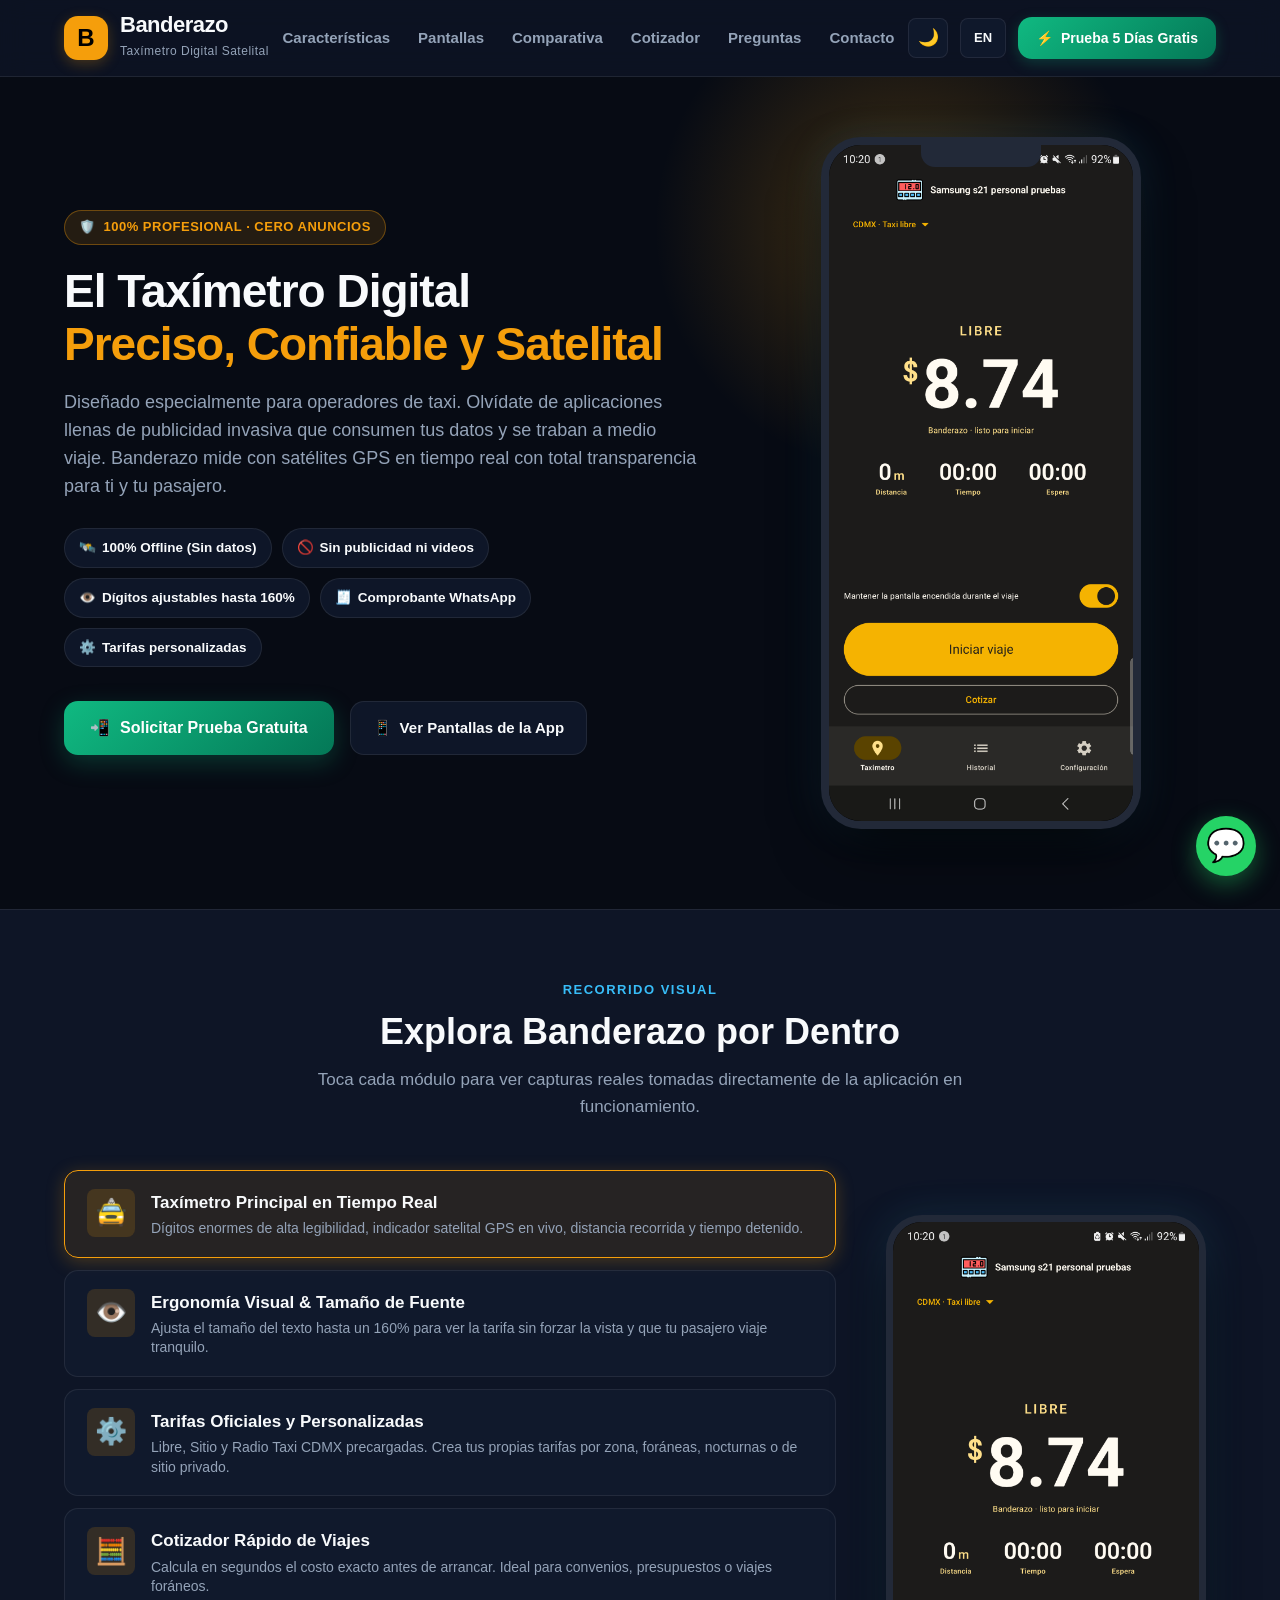
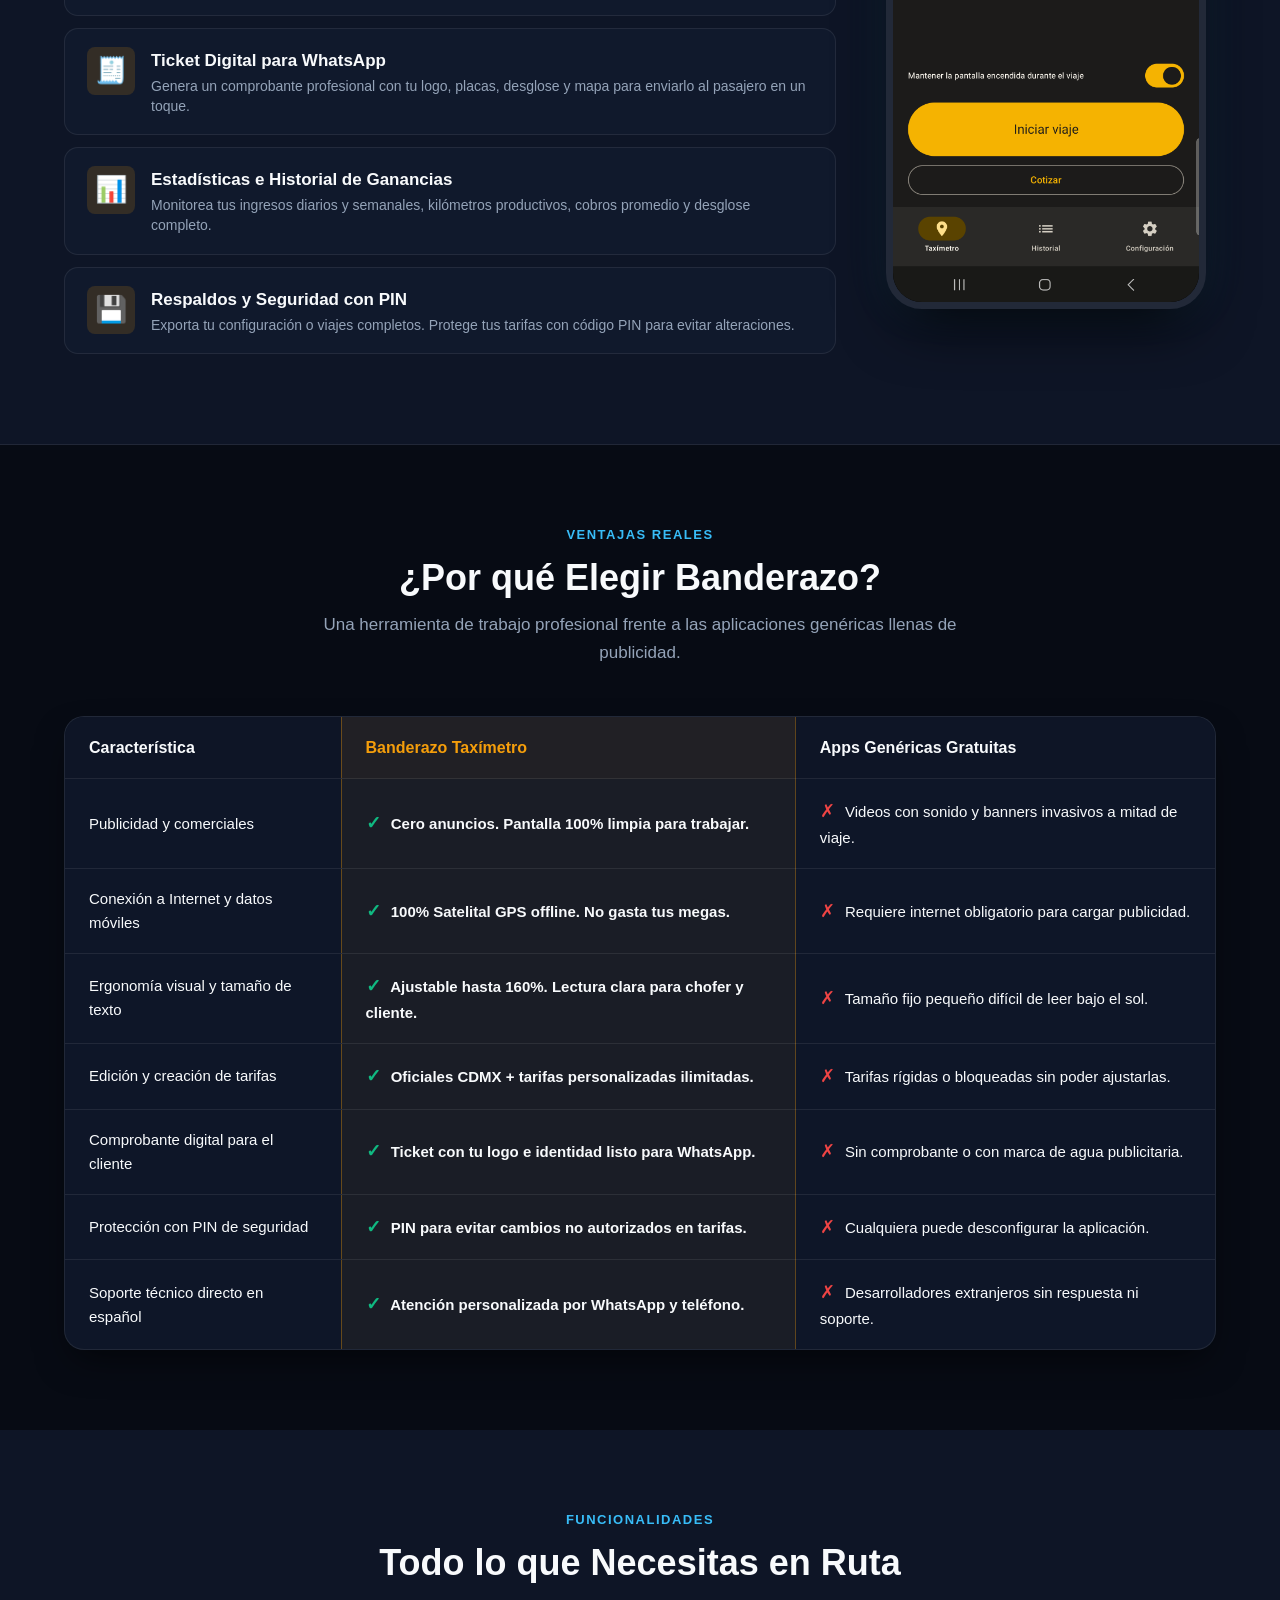
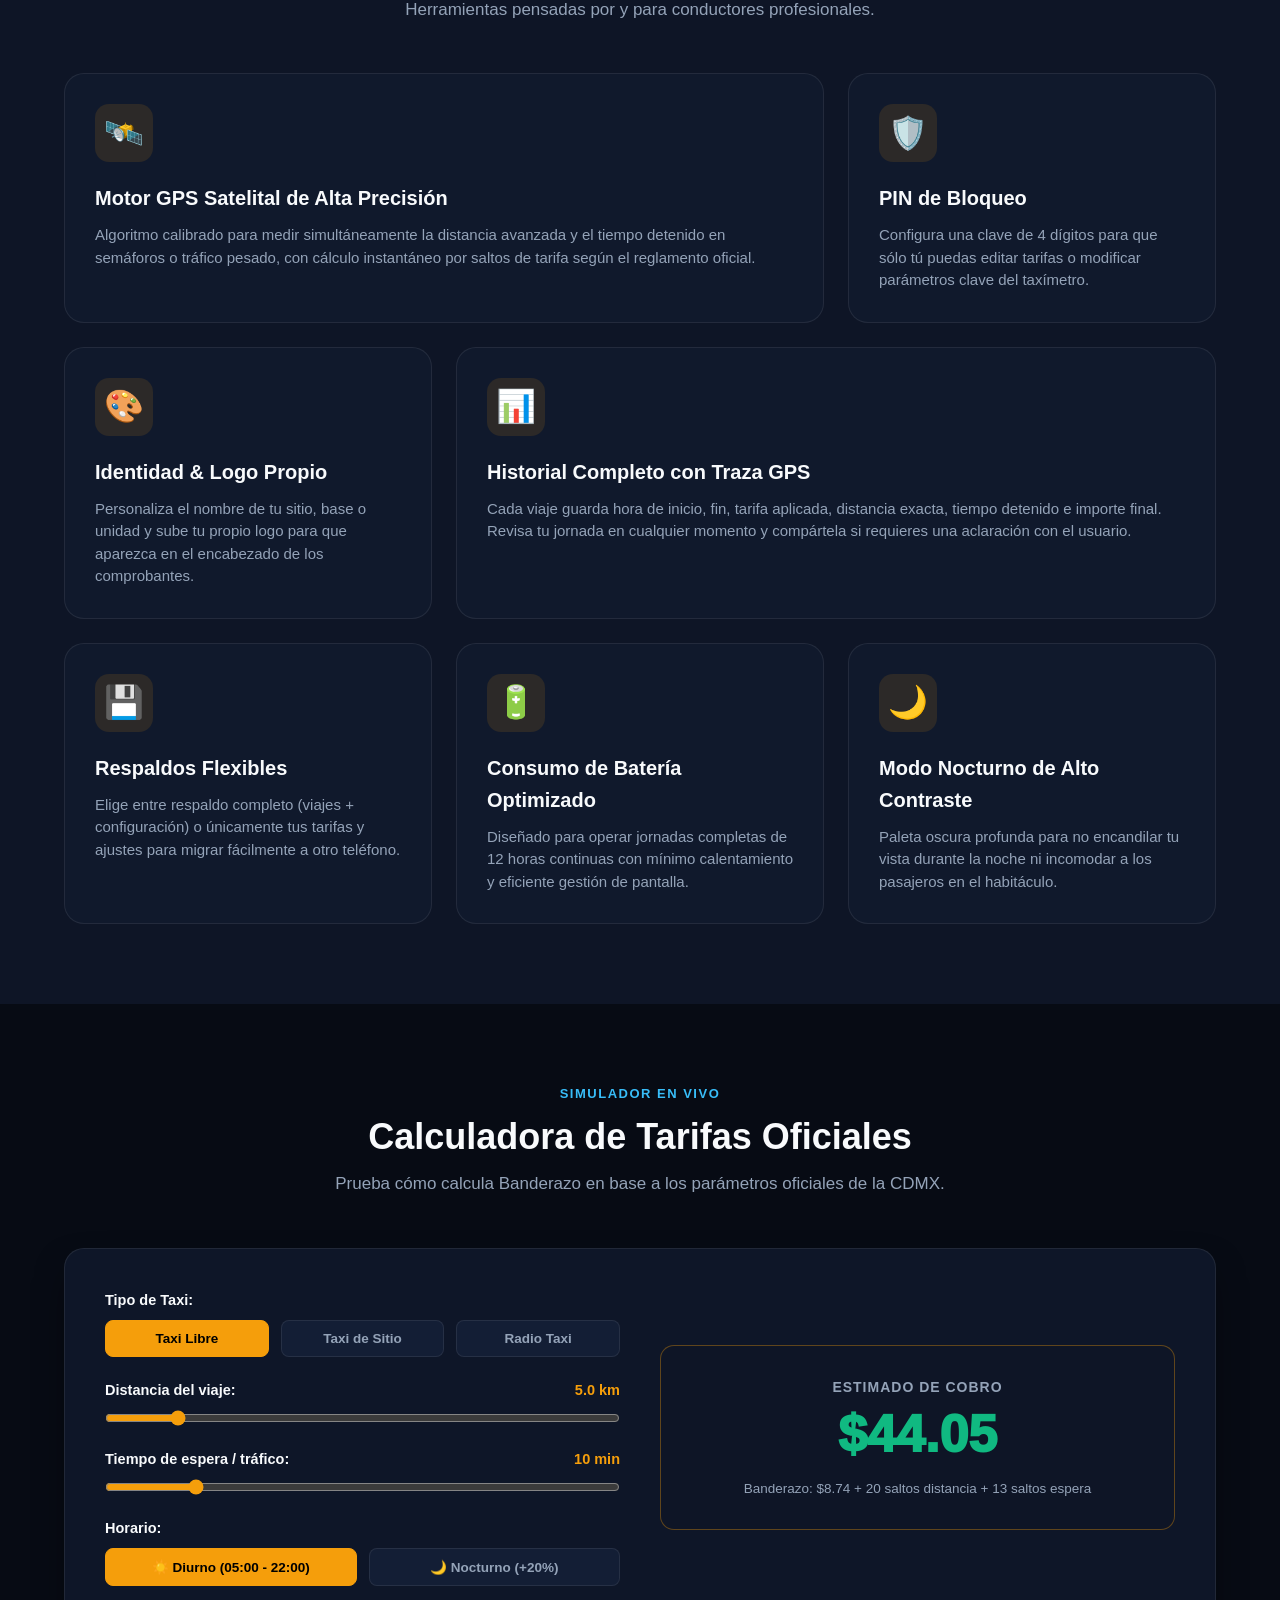
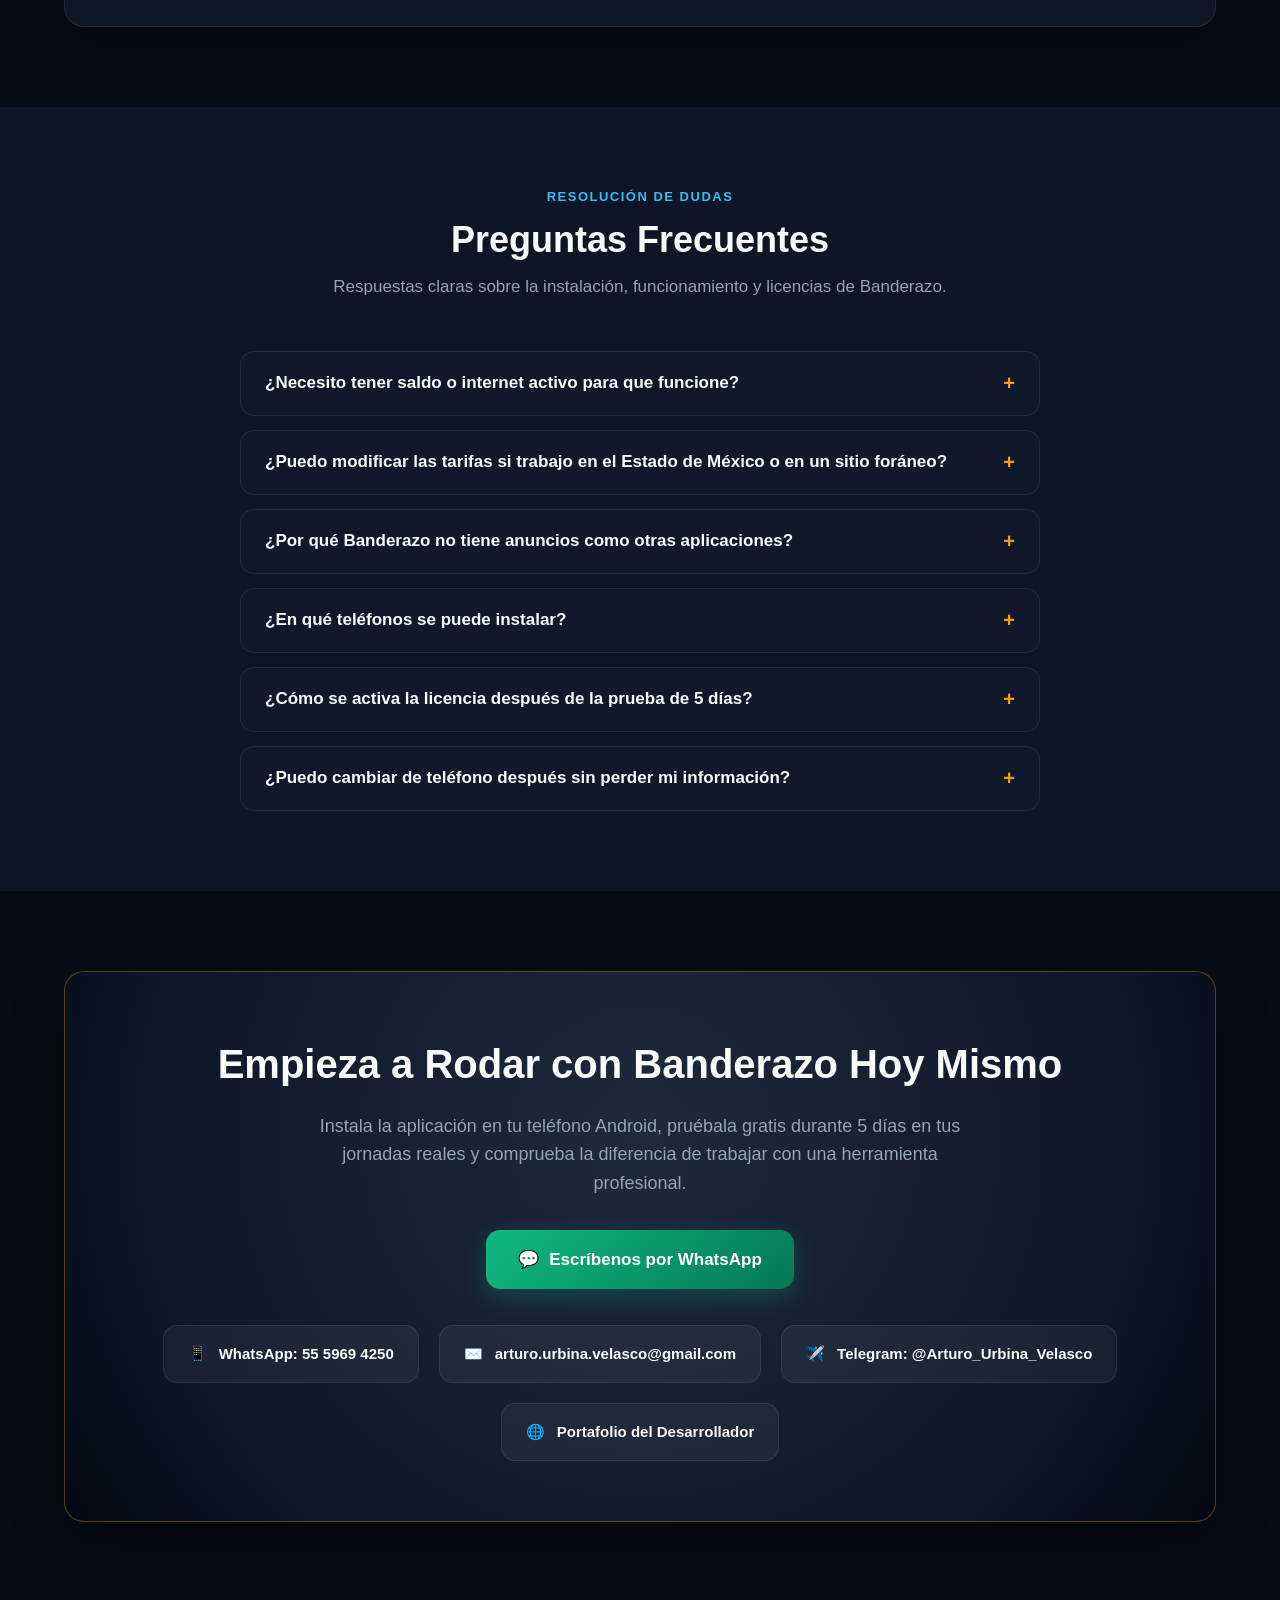
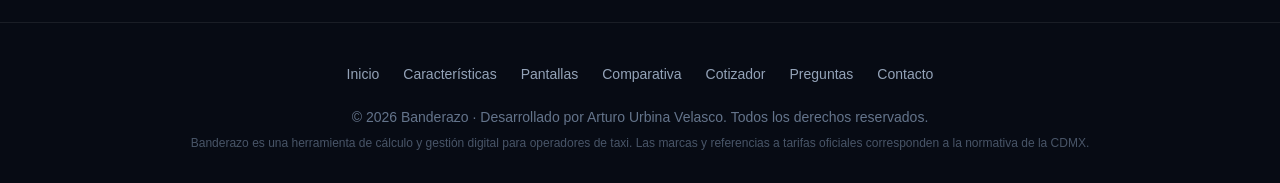
==== commit 4173b43b: "fix: actualizar enlace oficial de Telegram a @Arturo_Urbina_Velasco" ====
--- a/banderazo/index.html
+++ b/banderazo/index.html
@@ -488,9 +488,9 @@
             <span>✉️</span>
             <span>arturo.urbina.velasco@gmail.com</span>
           </a>
-          <a href="https://t.me/arturourbina" target="_blank" rel="noopener noreferrer" class="contact-card">
+          <a href="https://t.me/Arturo_Urbina_Velasco" target="_blank" rel="noopener noreferrer" class="contact-card">
             <span>✈️</span>
-            <span>Telegram: @arturourbina</span>
+            <span>Telegram: @Arturo_Urbina_Velasco</span>
           </a>
           <a href="https://arturourbinavelasco.github.io/" target="_blank" rel="noopener noreferrer" class="contact-card">
             <span>🌐</span>
